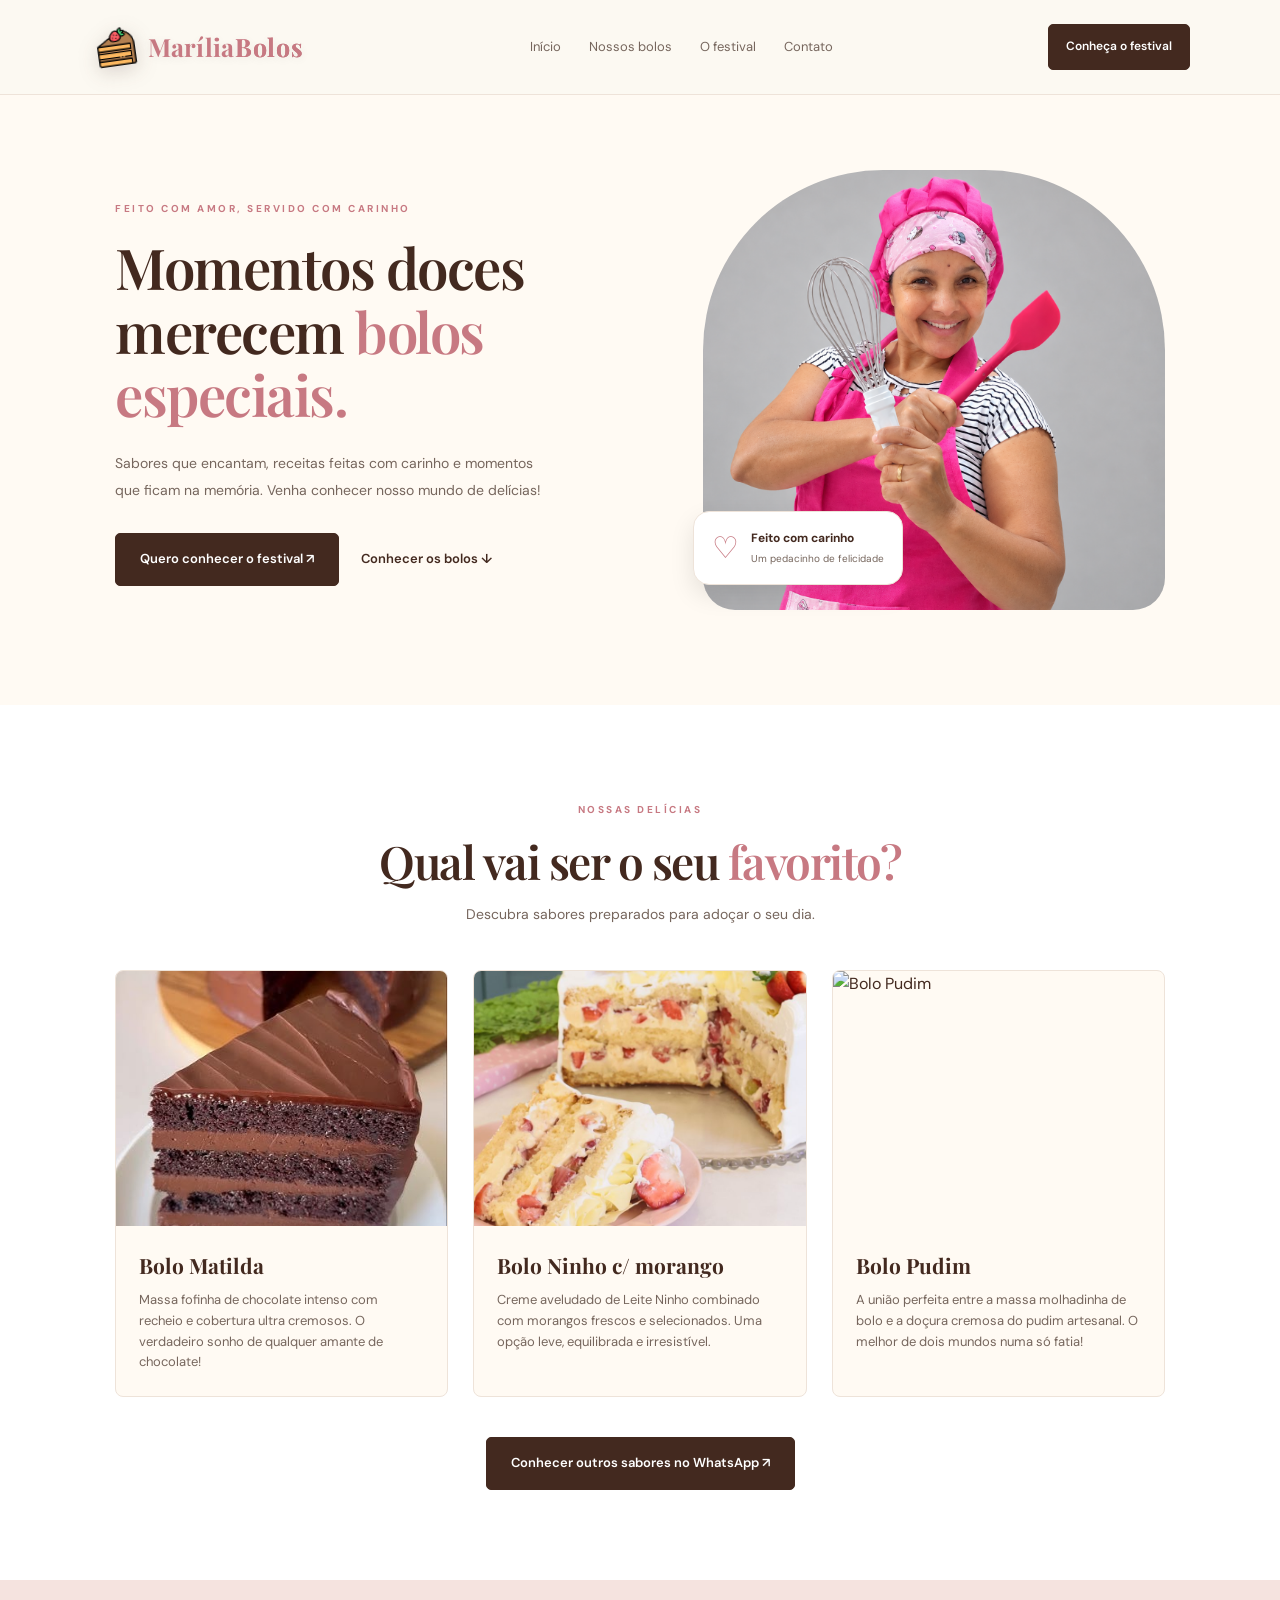
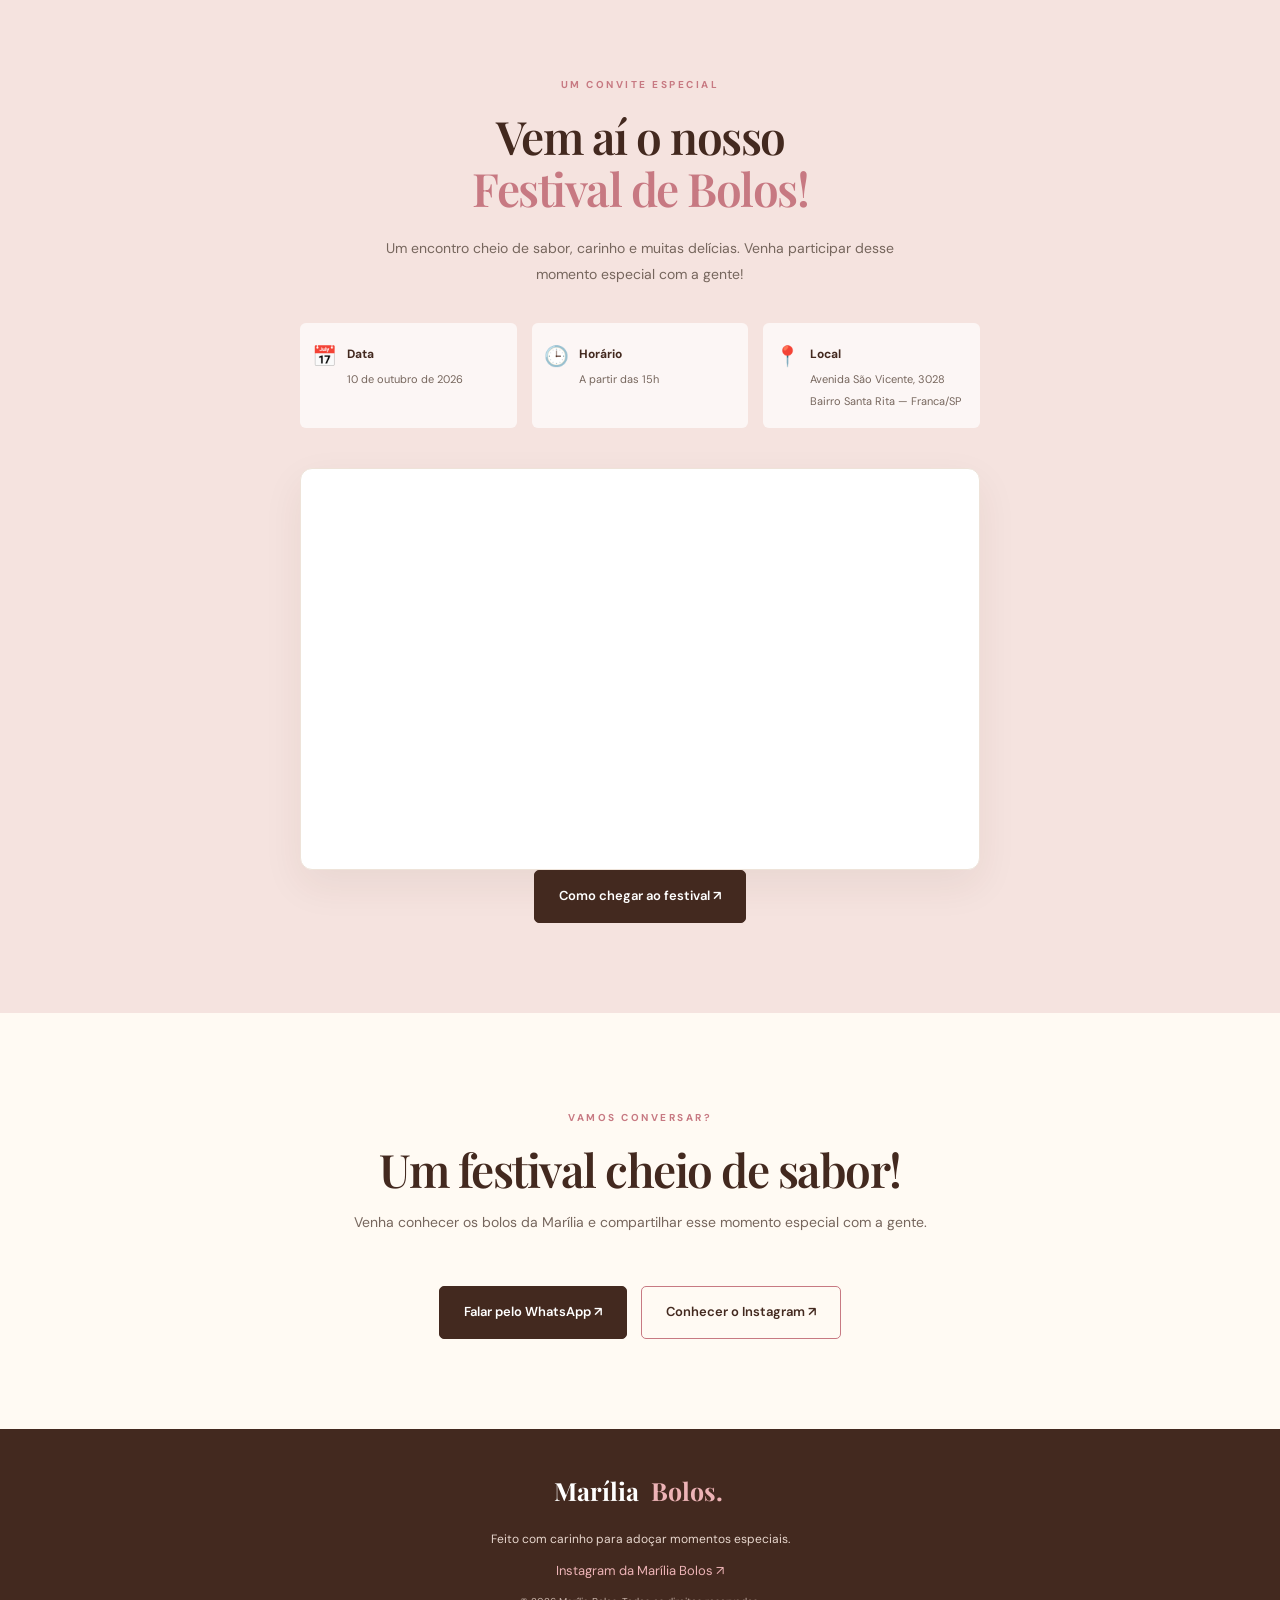
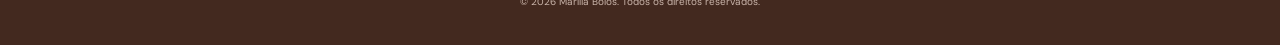
==== marilia-bolos/index.html @ 8fb3cb31 "Add files via upload" ====
<!DOCTYPE html>
<html lang="pt-BR">
<head>
    <meta charset="UTF-8">
    <meta name="viewport" content="width=device-width, initial-scale=1.0">
    <meta name="description" content="Conheça nossos bolos e participe do nosso festival de bolos!">
    <title>Festival de Bolos | Marília Bolos</title>

    <link rel="preconnect" href="https://fonts.googleapis.com">
    <link rel="preconnect" href="https://fonts.gstatic.com" crossorigin>
    <link href="https://fonts.googleapis.com/css2?family=DM+Sans:wght@400;500;600;700&family=Playfair+Display:wght@500;600;700&display=swap" rel="stylesheet">
    <link rel="icon" href="imagens/bolo.png" type="image/x-icon">

    <link rel="stylesheet" href="style.css">
    <script src="script.js" defer></script>
</head>
<body>

    <header class="header">
        <a href="#" class="logo" aria-label="Marília Bolos home">
            <img src="imagens/bolo.png" alt="Logo" class="logo-imagem">
            <span class="logo-text">Marília <span>Bolos</span></span>
        </a>

        <nav class="nav">
            <a href="#inicio">Início</a>
            <a href="#bolos">Nossos bolos</a>
            <a href="#festival">O festival</a>
            <a href="#contato">Contato</a>
        </nav>

        <a href="#festival" class="btn btn-small">Conheça o festival</a>
    </header>

    <main>
        <section class="hero" id="inicio">
            <div class="hero-content">
                <span class="eyebrow">FEITO COM AMOR, SERVIDO COM CARINHO</span>

                <h1>Momentos doces<br>merecem <span>bolos especiais.</span></h1>

                <p>
                    Sabores que encantam, receitas feitas com carinho
                    e momentos que ficam na memória.
                    Venha conhecer nosso mundo de delícias!
                </p>

                <div class="hero-actions">
                    <a href="#festival" class="btn">Quero conhecer o festival ↗</a>
                    <a href="#bolos" class="text-link">Conhecer os bolos ↓</a>
                </div>
            </div>

            <div class="hero-image">
                <img
                    src="imagens/marilia.png"
                    alt="Marília, a doceira por trás dos bolos"
                >
                <div class="image-note">
                    <span>♡</span>
                    <div>
                        <strong>Feito com carinho</strong>
                        <small>Um pedacinho de felicidade</small>
                    </div>
                </div>
            </div>
        </section>

        <section class="cakes section" id="bolos">
            <div class="section-heading">
                <span class="eyebrow">NOSSAS DELÍCIAS</span>
                <h2>Qual vai ser o seu <span>favorito?</span></h2>
                <p>Descubra sabores preparados para adoçar o seu dia.</p>
            </div>

            <div class="cake-grid">
                <article class="cake-card">
                    <img src="imagens/Bolo_matilda.png" alt="Bolo Matilda" loading="lazy">
                    <div class="cake-info">
                        <h3>Bolo Matilda</h3>
                        <p>Massa fofinha de chocolate intenso com recheio e cobertura ultra cremosos. O verdadeiro sonho de qualquer amante de chocolate!</p>
                    </div>
                </article>

                <article class="cake-card">
                    <img src="imagens/ninho_morango.png" alt="Bolo Ninho com Morango" loading="lazy">
                    <div class="cake-info">
                        <h3>Bolo Ninho c/ morango</h3>
                        <p>Creme aveludado de Leite Ninho combinado com morangos frescos e selecionados. Uma opção leve, equilibrada e irresistível.</p>
                    </div>
                </article>

                <article class="cake-card">
                    <img src="imagens/Bolo_pudim.png" alt="Bolo Pudim" loading="lazy">
                    <div class="cake-info">
                        <h3>Bolo Pudim</h3>
                        <p>A união perfeita entre a massa molhadinha de bolo e a doçura cremosa do pudim artesanal. O melhor de dois mundos numa só fatia!</p>
                    </div>
                </article>
            </div>

            <div class="cakes-action">
                <a 
                    href="https://wa.me/5516993641352?text=Ol%C3%A1%2C%20Mar%C3%ADlia!%20Gostaria%20de%20conhecer%20outros%20sabores%20de%20bolos." 
                    class="btn" 
                    target="_blank" 
                    rel="noopener noreferrer"
                >
                    Conhecer outros sabores no WhatsApp ↗
                </a>
            </div>
        </section>

        <section class="festival section" id="festival">
            <div class="festival-content">
                <span class="eyebrow">UM CONVITE ESPECIAL</span>
                <h2>Vem aí o nosso<br><span>Festival de Bolos!</span></h2>
                <p>
                    Um encontro cheio de sabor, carinho e muitas delícias.
                    Venha participar desse momento especial com a gente!
                </p>

                <div class="event-details">
                    <div>
                        <span>📅</span>
                        <div>
                            <strong>Data</strong>
                            <p>10 de outubro de 2026</p>
                        </div>
                    </div>

                    <div>
                        <span>🕒</span>
                        <div>
                            <strong>Horário</strong>
                            <p>A partir das 15h</p>
                        </div>
                    </div>

                    <div>
                        <span>📍</span>
                        <div>
                            <strong>Local</strong>
                            <p>Avenida São Vicente, 3028</p>
                            <p>Bairro Santa Rita — Franca/SP</p>
                        </div>
                    </div>
                </div>

                <div class="map-container">
                    <iframe
                        title="Localização do Festival de Bolos da Marília"
                        src="https://maps.google.com/maps?q=-20.5487703,-47.3906858&t=k&z=18&output=embed"
                        width="100%"
                        height="400"
                        style="border: 0;"
                        loading="lazy"
                        allowfullscreen
                        referrerpolicy="no-referrer-when-downgrade">
                    </iframe>
                </div>

                <a
                    class="btn"
                    href="https://www.google.com/maps/dir/?api=1&destination=-20.5487703,-47.3906858"
                    target="_blank"
                    rel="noopener noreferrer">
                    Como chegar ao festival ↗
                </a>
            </div>
        </section>

        <section class="contact section" id="contato">
            <span class="eyebrow">VAMOS CONVERSAR?</span>

            <h2>Um festival cheio de sabor!</h2>

            <p>
                Venha conhecer os bolos da Marília e compartilhar
                esse momento especial com a gente.
            </p>

            <div class="contact-actions">
                <a
                    href="https://wa.me/5516993641352?text=Ol%C3%A1%2C%20Mar%C3%ADlia!%20Vi%20o%20site%20do%20Festival%20de%20Bolos%20e%20gostaria%20de%20saber%20mais."
                    class="btn"
                    target="_blank"
                    rel="noopener noreferrer"
                >
                    Falar pelo WhatsApp ↗
                </a>

                <a
                    href="https://www.instagram.com/mariliamartins7884/"
                    class="btn btn-outline"
                    target="_blank"
                    rel="noopener noreferrer"
                >
                    Conhecer o Instagram ↗
                </a>
            </div>
        </section>
    </main>

    <footer class="footer">
        <a href="#inicio" class="logo">
            Marília <span>Bolos.</span>
        </a>

        <p>Feito com carinho para adoçar momentos especiais.</p>

        <a
            href="https://www.instagram.com/mariliamartins7884/"
            target="_blank"
            rel="noopener noreferrer"
        >
            Instagram da Marília Bolos ↗
        </a>

        <small>© 2026 Marília Bolos. Todos os direitos reservados.</small>
    </footer>

</body>
</html>
---- marilia-bolos/style.css ----
/* ===== CONFIGURAÇÕES GERAIS ===== */
:root {
    --cream: #fffaf3;
    --white: #ffffff;
    --brown: #43291f;
    --pink: #c77982;
    --pink-light: #f5e3df;
    --text: #76665d;
    --border: #eee3d9;
}

* {
    margin: 0;
    padding: 0;
    box-sizing: border-box;
}

html {
    scroll-behavior: smooth;
    scroll-padding-top: 100px;
}

body {
    background: var(--cream);
    color: var(--brown);
    font-family: "DM Sans", sans-serif;
    line-height: 1.6;
}

a {
    color: inherit;
    text-decoration: none;
}

img {
    display: block;
    width: 100%;
    object-fit: cover;
}

button,
a {
    -webkit-tap-highlight-color: transparent;
}

::selection {
    background: var(--pink-light);
    color: var(--brown);
}

/* ===== CABEÇALHO ===== */
.header {
    position: relative;
    width: 100%;
    box-sizing: border-box;
    min-height: 88px;
    padding: 20px 7%;
    display: flex;
    align-items: center;
    justify-content: space-between;
    gap: 30px;
    background-color: #FCF9F2;
    border-bottom: 1px solid var(--border);
    backdrop-filter: blur(12px);
}

.logo {
    display: flex;
    align-items: center;
    gap: 12px;
    padding: 7px 10px 7px 6px;
    border-radius: 14px;
    font-family: "Playfair Display", serif;
    font-size: 25px;
    font-weight: 700;
    white-space: nowrap;
    transition: transform 0.25s ease, filter 0.25s ease, box-shadow 0.25s ease;
}

.logo:hover {
    transform: translateY(-2px);
    filter: brightness(1.04);
    box-shadow: 0 10px 18px rgba(67, 41, 31, 0.06);
}

.logo-text {
    display: inline-flex;
    align-items: center;
    gap: 0;
    letter-spacing: 0.3px;
    color: var(--brown);
    text-shadow: 0 2px 10px rgba(67, 41, 31, 0.08);
}

.logo-text > span {
    color: transparent;
    background: linear-gradient(135deg, #d999a6 0%, #c77982 45%, #a85d69 100%);
    -webkit-background-clip: text;
    background-clip: text;
    letter-spacing: 0.8px;
}

.logo-imagem {
    width: 40px;
    height: auto;
    object-fit: contain;
    transform: rotate(-8deg);
    filter: drop-shadow(0 5px 10px rgba(67, 41, 31, 0.18));
}

.logo span,
.hero h1 span,
.section-heading h2 span,
.festival h2 span {
    color: var(--pink);
}

.nav {
    display: flex !important;
    opacity: 1 !important;
    visibility: visible !important;
    align-items: center;
    gap: 28px;
}

.nav a {
    color: var(--text);
    font-size: 13px;
    transition: color 0.25s;
}

.nav a:hover,
.text-link:hover {
    color: var(--pink);
}

/* ===== BOTÕES ===== */
.btn {
    display: inline-flex;
    justify-content: center;
    align-items: center;
    gap: 8px;
    padding: 15px 24px;
    border: 1px solid var(--brown);
    border-radius: 5px;
    background: var(--brown);
    color: white;
    font-size: 13px;
    font-weight: 600;
    transition: transform 0.25s, background 0.25s;
}

.btn:hover {
    background: var(--pink);
    border-color: var(--pink);
    transform: translateY(-2px);
}

.btn-small {
    padding: 12px 17px;
    font-size: 12px;
}

.text-link {
    color: var(--brown);
    font-size: 13px;
    font-weight: 600;
    transition: color 0.25s;
}

/* ===== PRIMEIRA SEÇÃO ===== */
.hero {
    padding: 75px 9% 95px;
    min-height: 590px;
    display: grid;
    grid-template-columns: 1fr 0.9fr;
    align-items: center;
    gap: 75px;
}

.hero-content {
    max-width: 540px;
    animation: fade-up 0.8s ease both;
}

.eyebrow {
    display: inline-block;
    margin-bottom: 18px;
    color: var(--pink);
    font-size: 10px;
    font-weight: 700;
    letter-spacing: 2.5px;
}

.hero h1,
.section-heading h2,
.festival h2,
.contact h2 {
    font-family: "Playfair Display", serif;
    font-weight: 600;
    letter-spacing: -1.5px;
    line-height: 1.13;
}

.hero h1 {
    font-size: clamp(38px, 4.4vw, 62px);
}

.hero-content > p {
    margin-top: 24px;
    max-width: 430px;
    color: var(--text);
    font-size: 14px;
    line-height: 1.9;
}

.hero-actions {
    margin-top: 30px;
    display: flex;
    align-items: center;
    flex-wrap: wrap;
    gap: 22px;
}

.hero-image {
    height: 440px;
    position: relative;
    overflow: visible;
    animation: fade-up 1s ease both;
}

.hero-image > img {
    height: 100%;
    display: block;
    width: 100%;
    border-radius: 180px 180px 32px 32px;
    transition: transform 0.4s ease, filter 0.4s ease;
}

.hero-image:hover img {
    transform: scale(1.03);
    filter: brightness(1.02);
}

.image-note {
    position: absolute;
    left: -10px;
    bottom: 25px;
    z-index: 5;
    display: flex;
    align-items: center;
    gap: 12px;
    padding: 12px 18px;
    background: #ffffff;
    border: 1px solid var(--border);
    border-radius: 16px;
    box-shadow: 0 10px 25px rgba(0, 0, 0, 0.1);
}

.image-note > span {
    color: var(--pink);
    font-size: 30px;
}

.image-note strong,
.image-note small {
    display: block;
}

.image-note strong {
    font-size: 12px;
}

.image-note small {
    margin-top: 3px;
    color: var(--text);
    font-size: 10px;
}

/* ===== GALERIA DE BOLOS ===== */
.section {
    padding: 90px 9%;
}

.cakes {
    background: var(--white);
}

.section-heading {
    margin: 0 auto 45px;
    text-align: center;
}

.section-heading h2,
.festival h2,
.contact h2 {
    font-size: clamp(32px, 4vw, 46px);
}

.section-heading > p,
.contact > p {
    margin-top: 15px;
    color: var(--text);
    font-size: 14px;
}

.cake-grid {
    display: grid;
    grid-template-columns: repeat(3, minmax(0, 1fr));
    gap: 25px;
}

.cake-card {
    overflow: hidden;
    background: var(--cream);
    border: 1px solid var(--border);
    border-radius: 8px;
    transition: transform 0.3s, box-shadow 0.3s;
}

.cake-card:hover {
    transform: translateY(-6px);
    box-shadow: 0 15px 35px #43291f12;
}

.cake-card img {
    height: 255px;
    transition: transform 0.5s;
}

.cake-card:hover img {
    transform: scale(1.04);
}

.cake-info {
    padding: 23px;
}

.cake-info h3 {
    font-family: "Playfair Display", serif;
    font-size: 21px;
}

.cake-info p {
    margin-top: 7px;
    color: var(--text);
    font-size: 13px;
}

.cakes-action {
    text-align: center;
    margin-top: 40px;
}

/* ===== FESTIVAL ===== */
.festival {
    background: var(--pink-light);
    position: relative;
    overflow: hidden;
}

.festival-content {
    max-width: 680px;
    margin: 0 auto;
    text-align: center;
}

.festival-content > p {
    max-width: 510px;
    margin: 20px auto 30px;
    color: var(--text);
    font-size: 14px;
    line-height: 1.9;
}

.event-details {
    display: grid;
    grid-template-columns: repeat(3, minmax(0, 1fr));
    gap: 15px;
    margin: 35px 0;
    text-align: left;
}

.event-details > div {
    display: flex;
    align-items: flex-start;
    gap: 10px;
    padding: 17px 12px;
    background: rgba(255, 255, 255, 0.7);
    border-radius: 6px;
}

.event-details > div > span {
    font-size: 20px;
}

.event-details strong {
    font-size: 12px;
}

.event-details p {
    margin-top: 5px;
    color: var(--text);
    font-size: 11px;
}

/* ===== CONTATO ===== */
.contact {
    text-align: center;
    background: var(--cream);
}

.contact h2 {
    margin-bottom: 10px;
}

.contact .btn {
    margin-top: 25px;
}

/* ===== RODAPÉ ===== */
.footer {
    display: flex;
    flex-direction: column;
    align-items: center;
    gap: 12px;
    padding: 35px 7%;
    background: var(--brown);
    color: white;
    text-align: center;
}

.footer .logo span {
    color: #edb3b6;
}

.footer p {
    color: #e7d6cd;
    font-size: 12px;
}

.footer small {
    color: #c9b4aa;
    font-size: 10px;
}

/* ===== IDENTIDADE MARÍLIA BOLOS ===== */

.contact-actions {
    display: flex;
    justify-content: center;
    align-items: center;
    flex-wrap: wrap;
    gap: 14px;
    margin-top: 28px;
}

.btn-outline {
    color: var(--brown);
    background: transparent;
    border-color: var(--pink);
}

.btn-outline:hover {
    color: white;
    background: var(--pink);
    border-color: var(--pink);
}

.footer > a:not(.logo) {
    color: #edb3b6;
    font-size: 13px;
    transition: color 0.25s;
}

.footer > a:not(.logo):hover {
    color: white;
}

/* ===== MAPA DO FESTIVAL ===== */

.map-container {
    width: 100%;
    max-width: 1000px;
    margin: 40px auto 0;
    overflow: hidden;
    border: 1px solid var(--border);
    border-radius: 12px;
    box-shadow: 0 15px 40px #43291f12;
    background: var(--white);
}

.map-container iframe {
    display: block;
    width: 100%;
    height: 400px;
    border: 0;
}

@media (max-width: 500px) {
    .contact-actions {
        flex-direction: column;
    }

    .contact-actions .btn {
        width: 100%;
    }
}

@media (max-width: 600px) {
    .map-container {
        margin-top: 28px;
        border-radius: 8px;
    }

    .map-container iframe {
        height: 320px;
    }
}

/* ===== ANIMAÇÃO ===== */
@keyframes fade-up {
    from {
        opacity: 0;
        transform: translateY(18px);
    }

    to {
        opacity: 1;
        transform: translateY(0);
    }
}

/* ===== TABLETS E CELULARES ===== */
@media (max-width: 1000px) {
    .header {
        padding: 18px 5%;
        gap: 15px;
    }

    .nav {
        gap: 15px;
    }

    .header > .btn {
        display: none;
    }

    .hero {
        padding: 65px 6%;
        gap: 35px;
    }

    .hero-image {
        height: 370px;
    }

    .section {
        padding: 75px 6%;
    }

    .cake-card img {
        height: 210px;
    }
}

@media (max-width: 700px) {
    .header {
        position: relative;
        flex-wrap: wrap;
        justify-content: center;
        padding: 18px 5%;
    }

    .logo {
        font-size: 24px;
    }

    .nav {
        width: 100%;
        justify-content: center;
        flex-wrap: wrap;
        gap: 12px 20px;
    }

    .nav a {
        font-size: 12px;
    }

    .hero {
        grid-template-columns: 1fr;
        padding: 55px 7% 65px;
        gap: 40px;
    }

    .hero h1 {
        font-size: clamp(38px, 10vw, 52px);
    }

    .hero-content > p {
        font-size: 13px;
    }

    .hero-image {
        height: 350px;
        margin-left: 15px;
    }

    .image-note {
        left: -15px;
        bottom: 20px;
    }

    .section {
        padding: 65px 7%;
    }

    .section-heading h2,
    .festival h2,
    .contact h2 {
        font-size: 34px;
    }

    .cake-grid {
        grid-template-columns: 1fr;
        gap: 22px;
    }

    .cake-card img {
        height: 260px;
    }

    .event-details {
        grid-template-columns: 1fr;
        gap: 10px;
    }

    .event-details > div {
        padding: 15px;
    }

    .hero-actions {
        align-items: flex-start;
        flex-direction: column;
        gap: 18px;
    }

    .btn {
        max-width: 100%;
        text-align: center;
    }
}

@media (prefers-reduced-motion: reduce) {
    *,
    *::before,
    *::after {
        scroll-behavior: auto !important;
        animation-duration: 0.01ms !important;
        transition-duration: 0.01ms !important;
    }
}
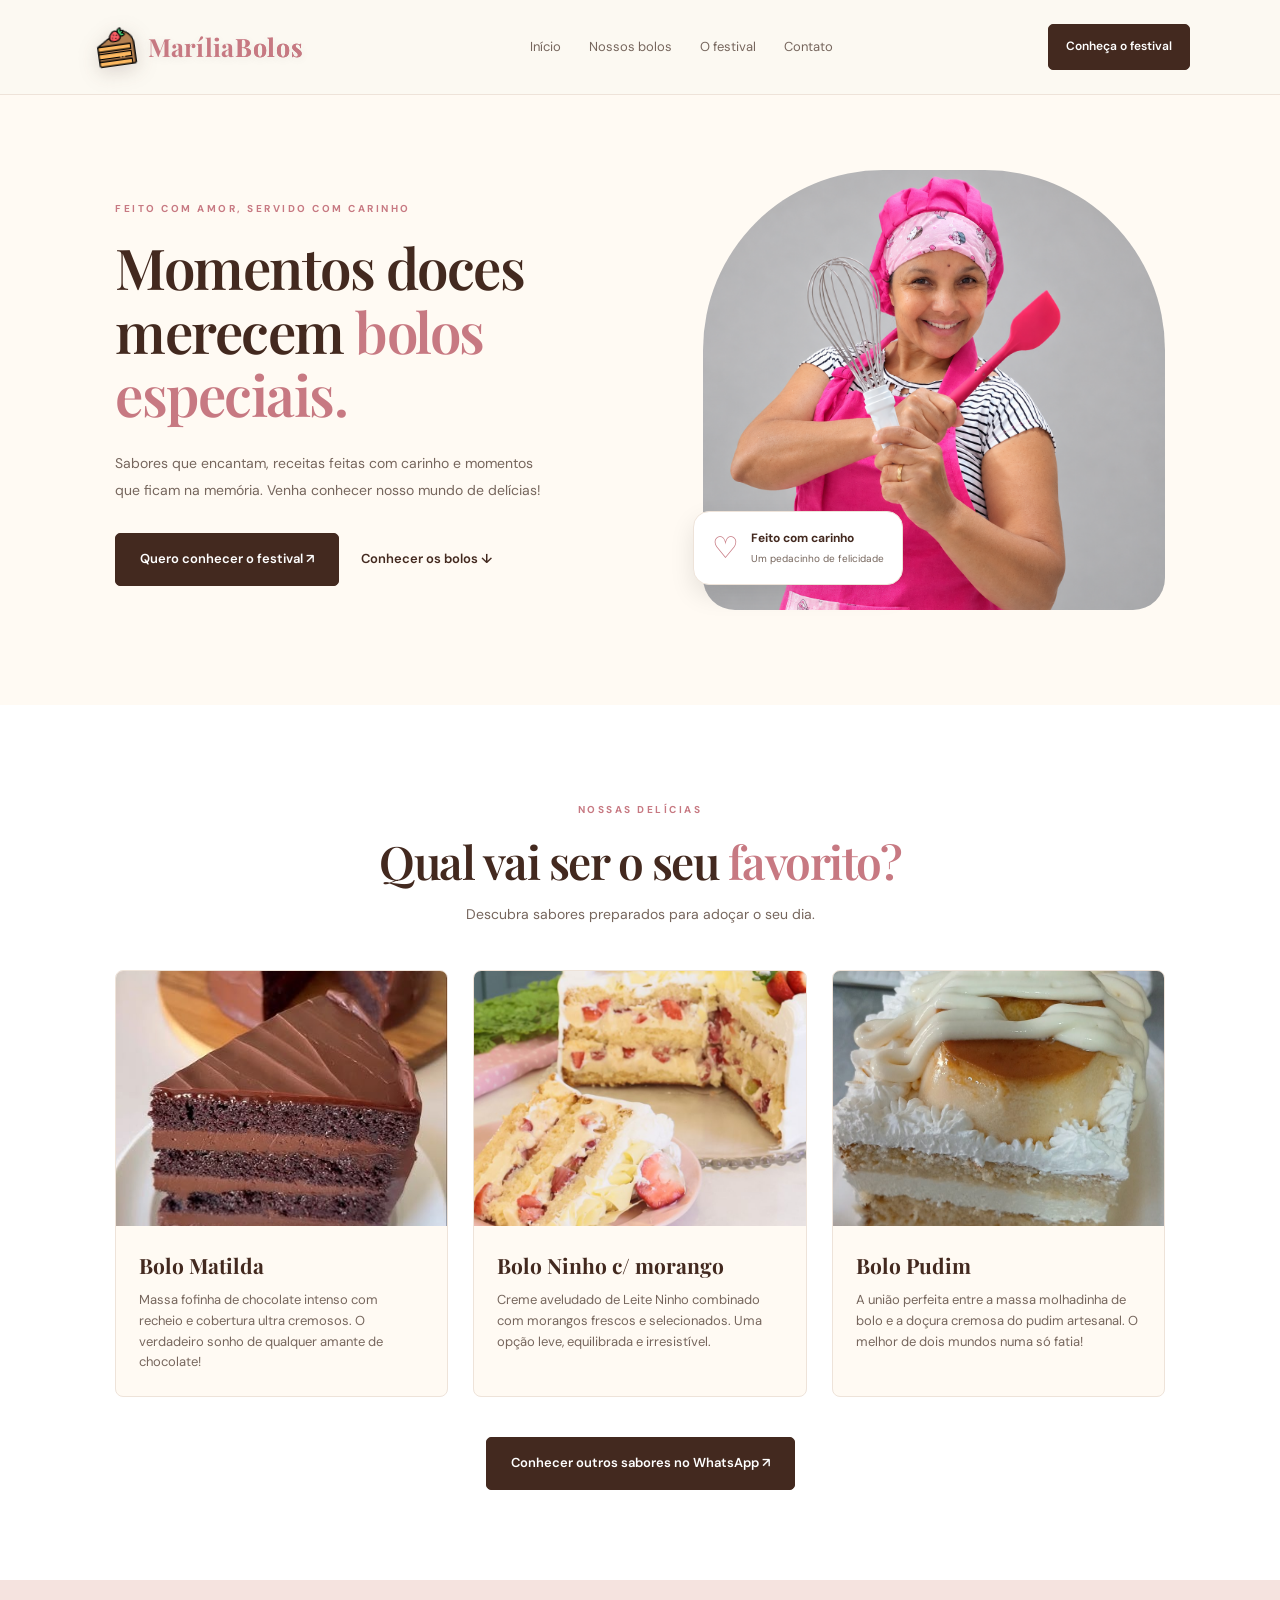
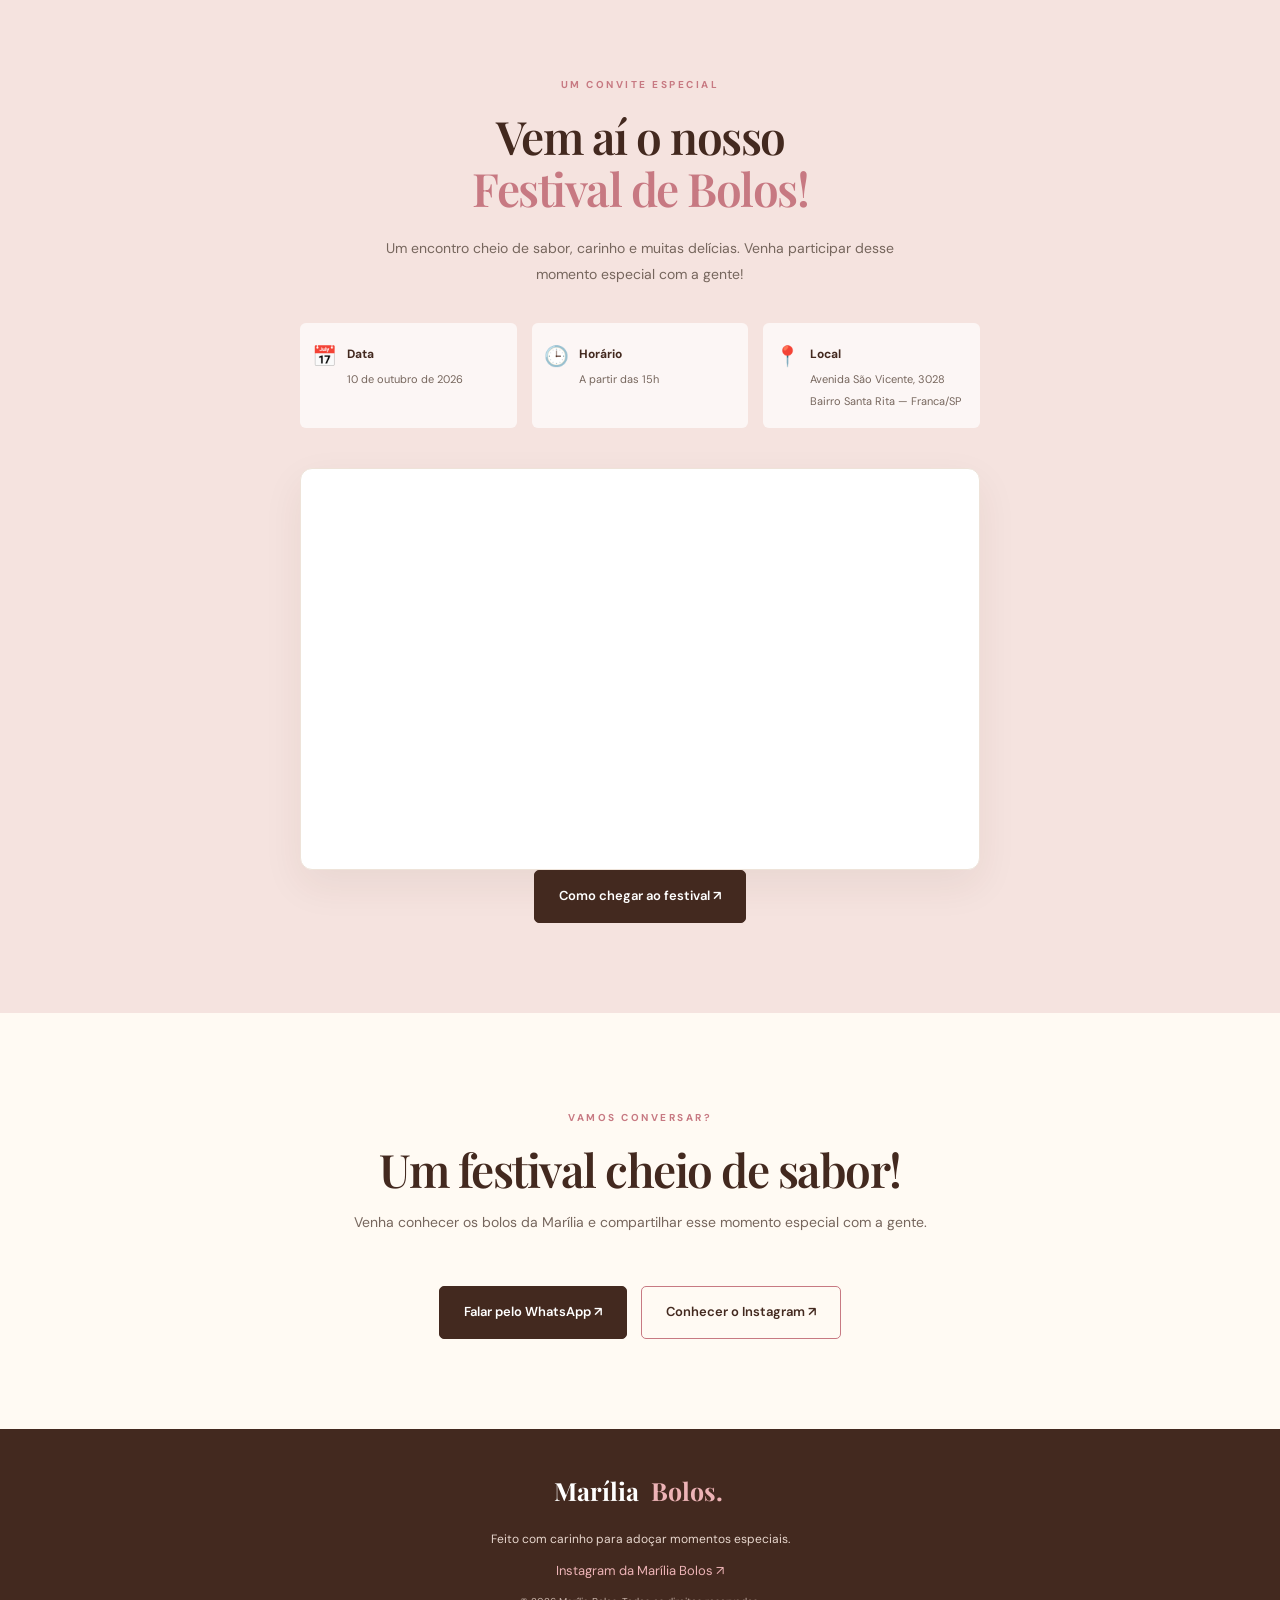
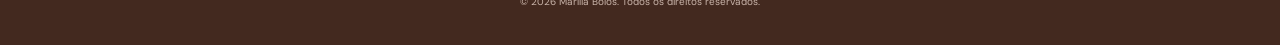
==== commit b96f09c5: "Update index.html" ====
--- a/marilia-bolos/index.html
+++ b/marilia-bolos/index.html
@@ -92,7 +92,7 @@
                 </article>
 
                 <article class="cake-card">
-                    <img src="imagens/Bolo_pudim.png" alt="Bolo Pudim" loading="lazy">
+                   <img src="imagens/bolo_pudim.png" alt="Bolo Pudim" loading="lazy">
                     <div class="cake-info">
                         <h3>Bolo Pudim</h3>
                         <p>A união perfeita entre a massa molhadinha de bolo e a doçura cremosa do pudim artesanal. O melhor de dois mundos numa só fatia!</p>
@@ -222,4 +222,4 @@
     </footer>
 
 </body>
-</html>+</html>
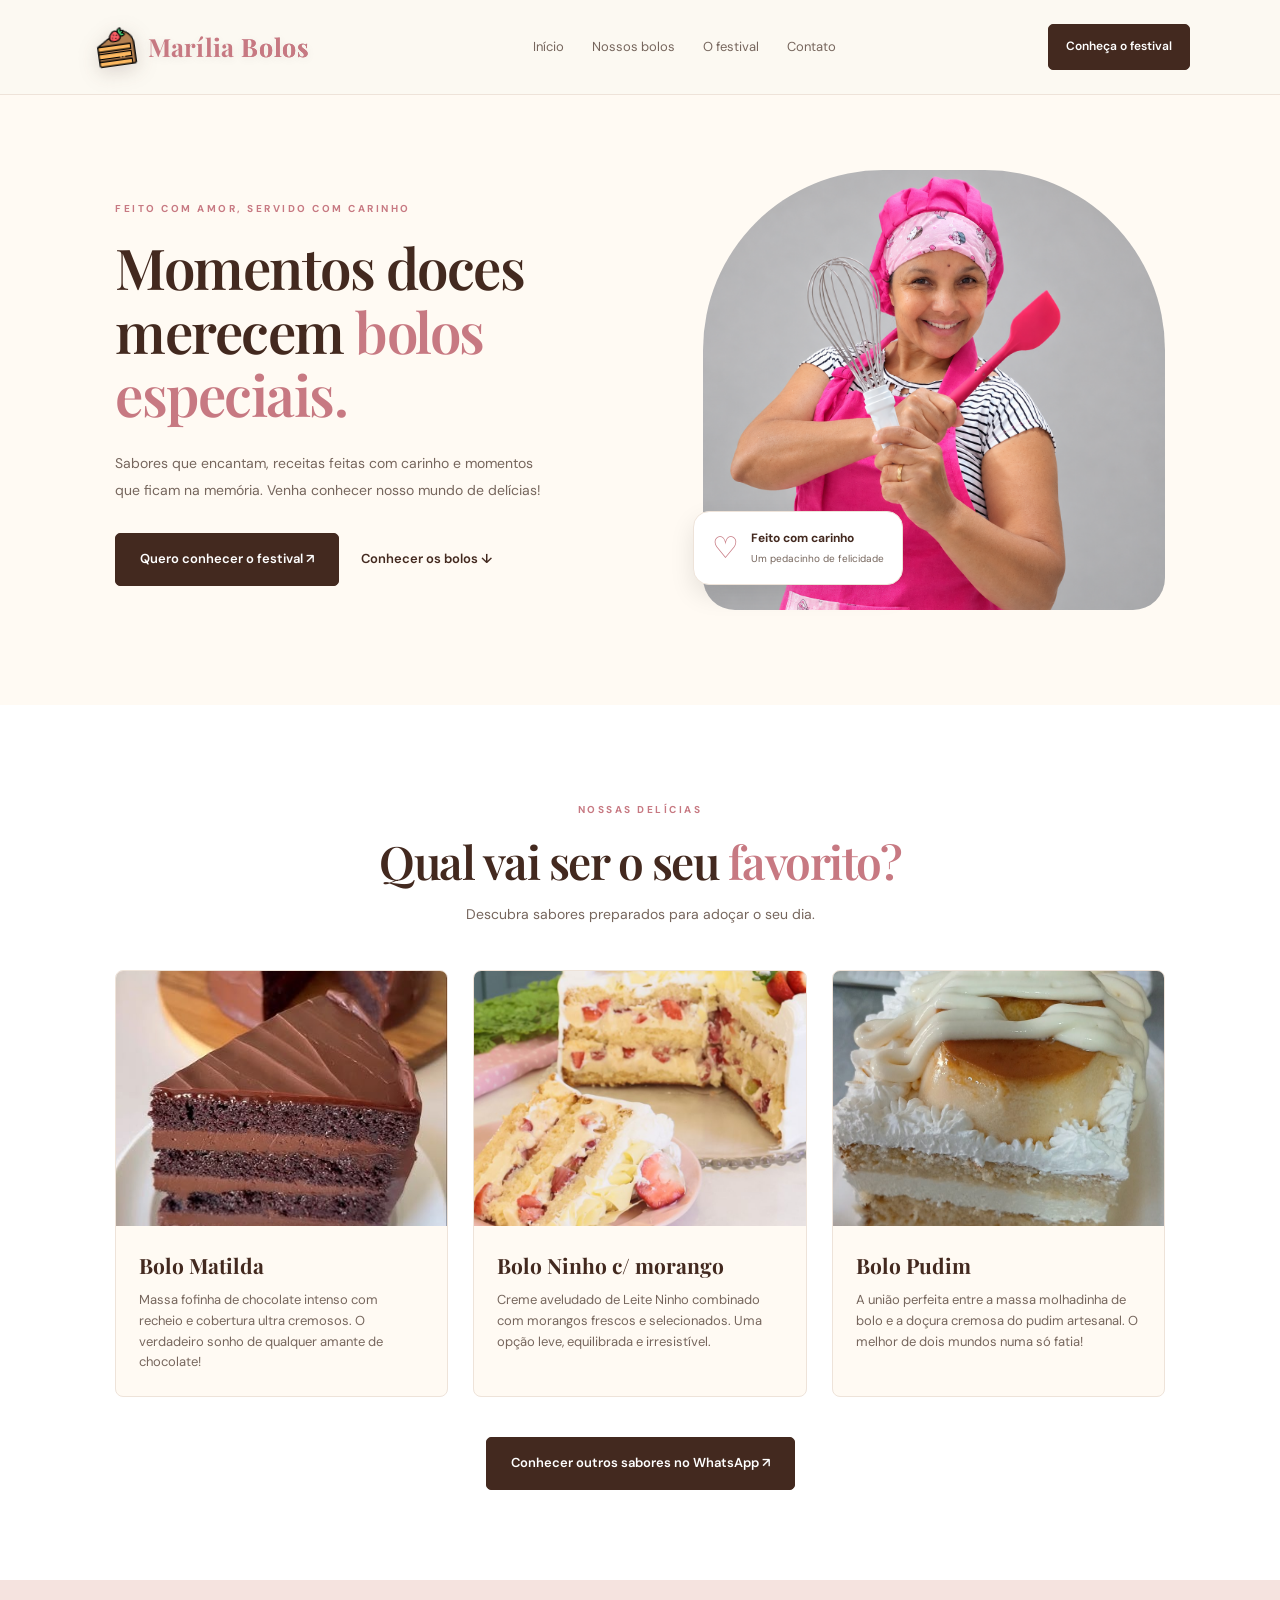
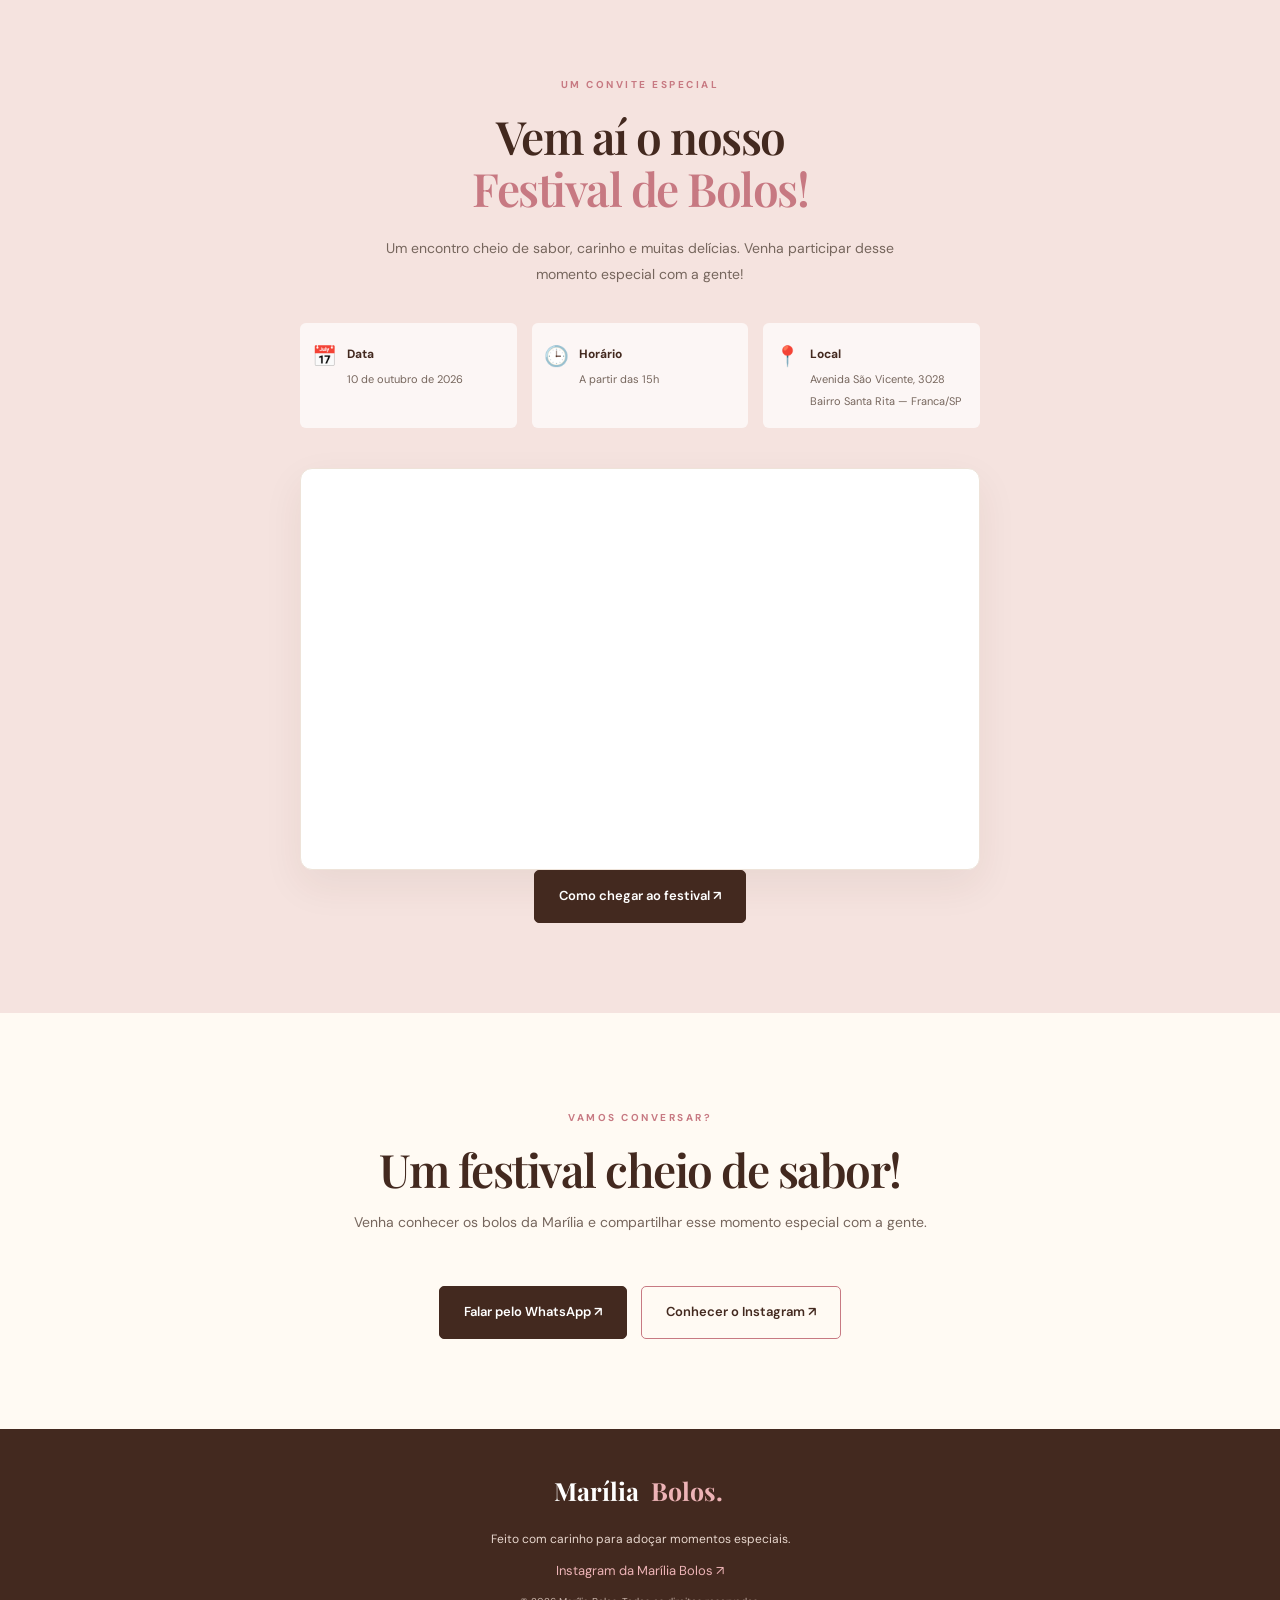
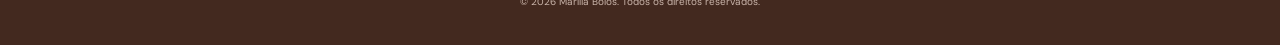
==== commit 535d521c: "Refactor HTML structure and content for clarity" ====
--- a/marilia-bolos/index.html
+++ b/marilia-bolos/index.html
@@ -17,10 +17,10 @@
 </head>
 <body>
 
-    <header class="header">
+       <header class="header">
         <a href="#" class="logo" aria-label="Marília Bolos home">
-            <img src="imagens/bolo.png" alt="Logo" class="logo-imagem">
-            <span class="logo-text">Marília <span>Bolos</span></span>
+        <img src="imagens/bolo.png" alt="Logo" class="logo-imagem">
+        <span class="logo-text">Marília&nbsp;<span>Bolos</span></span>
         </a>
 
         <nav class="nav">
